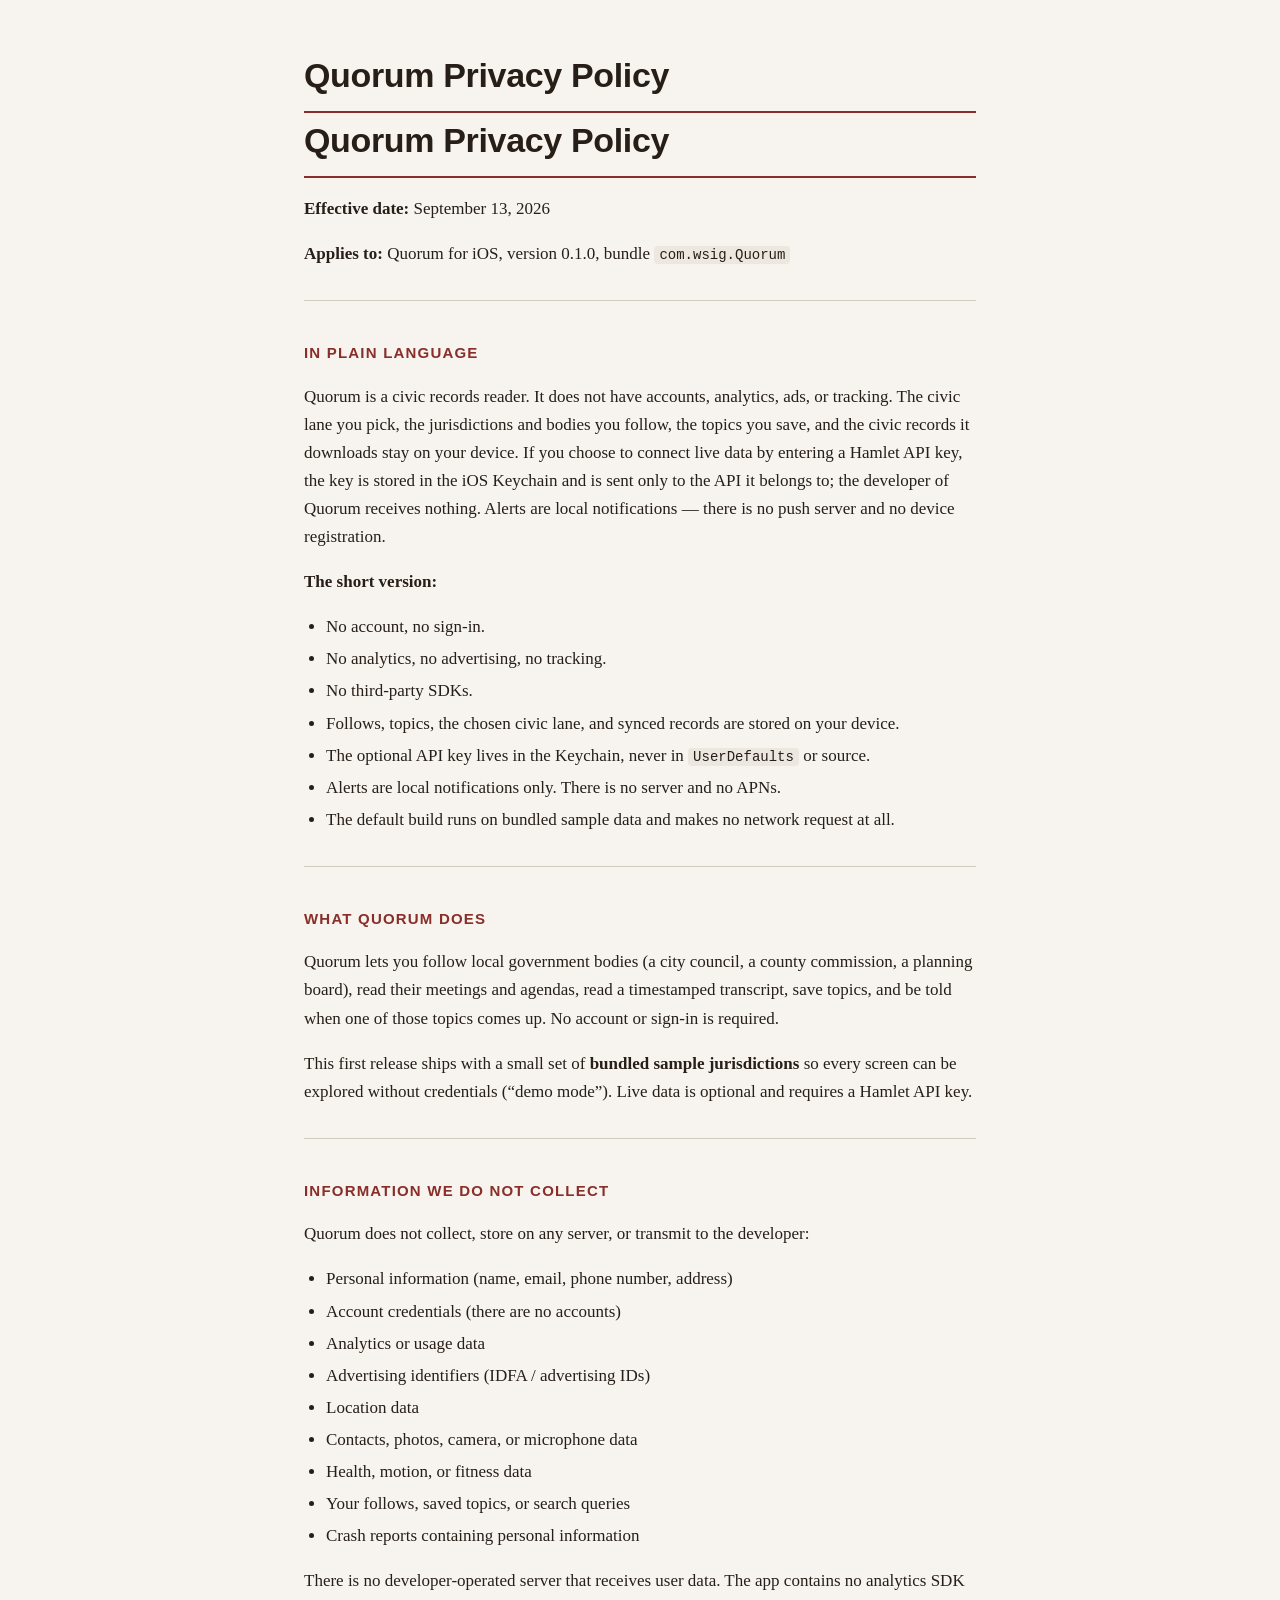
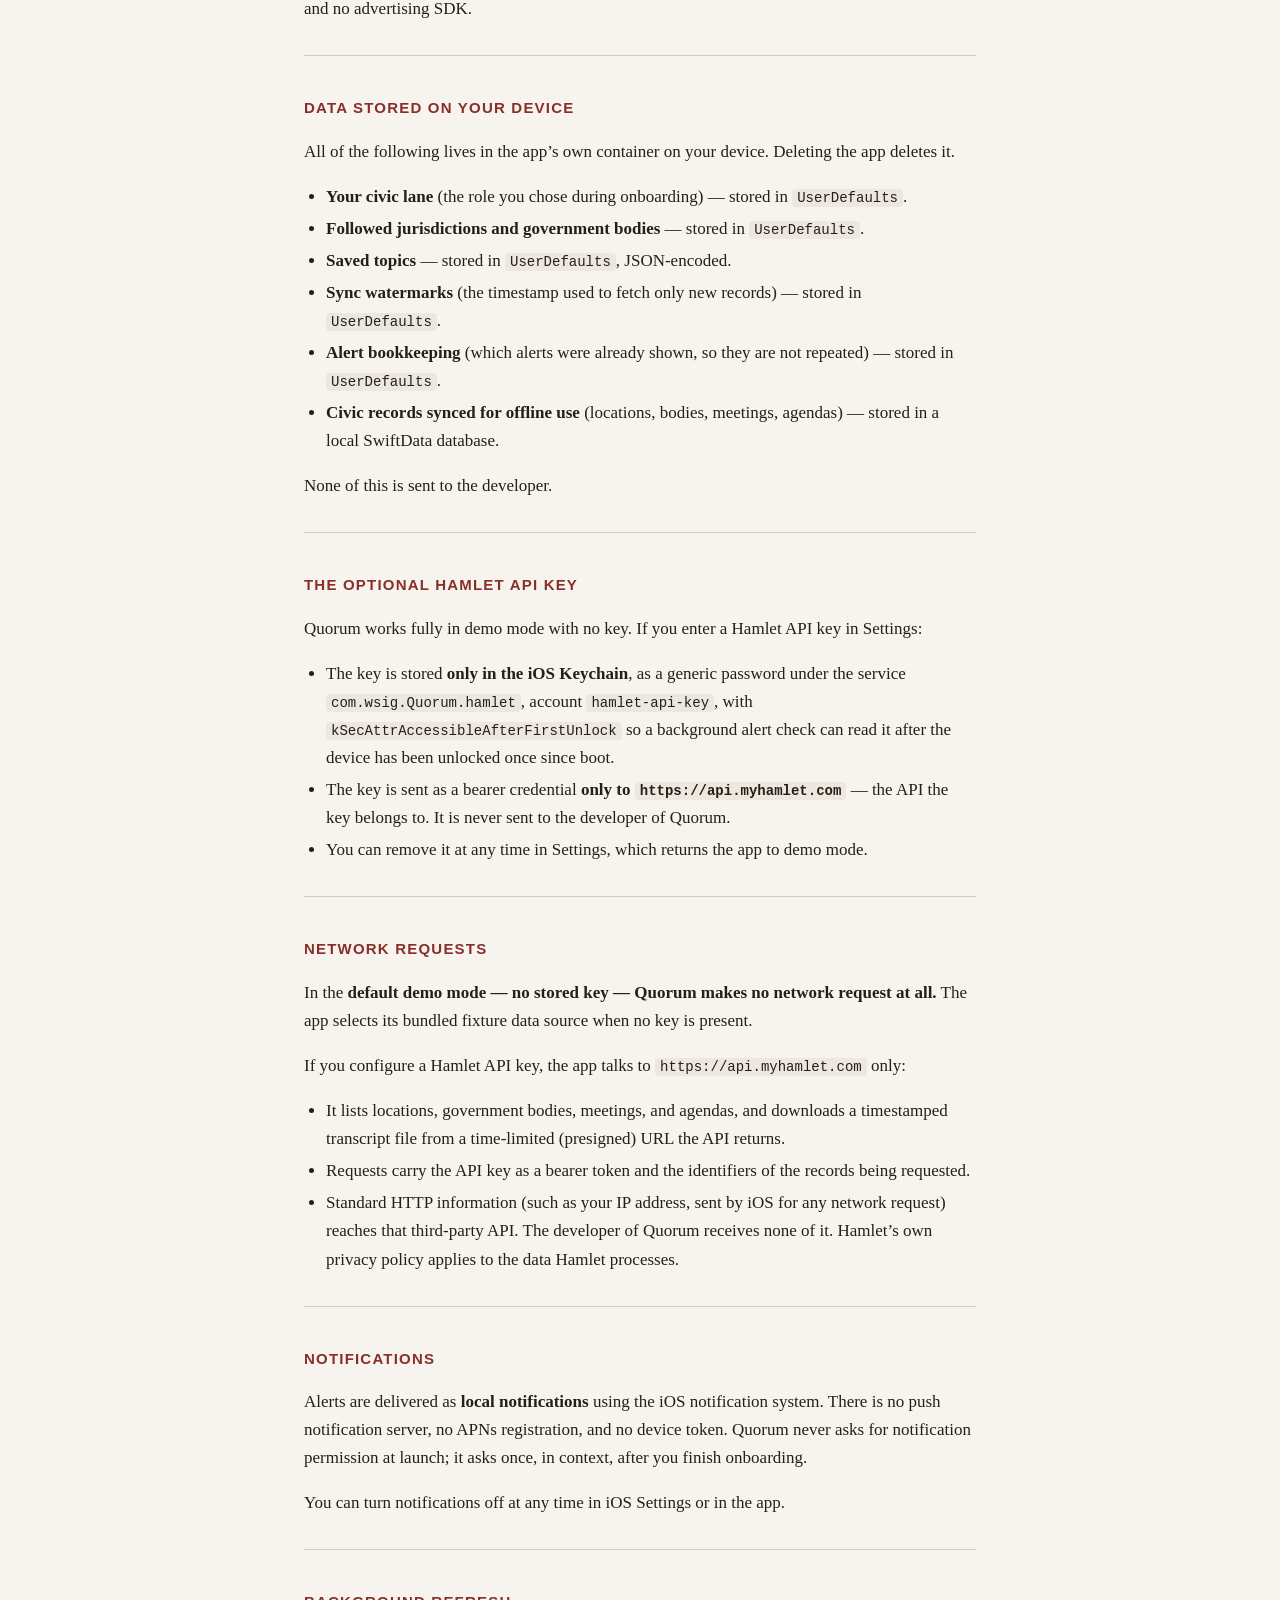
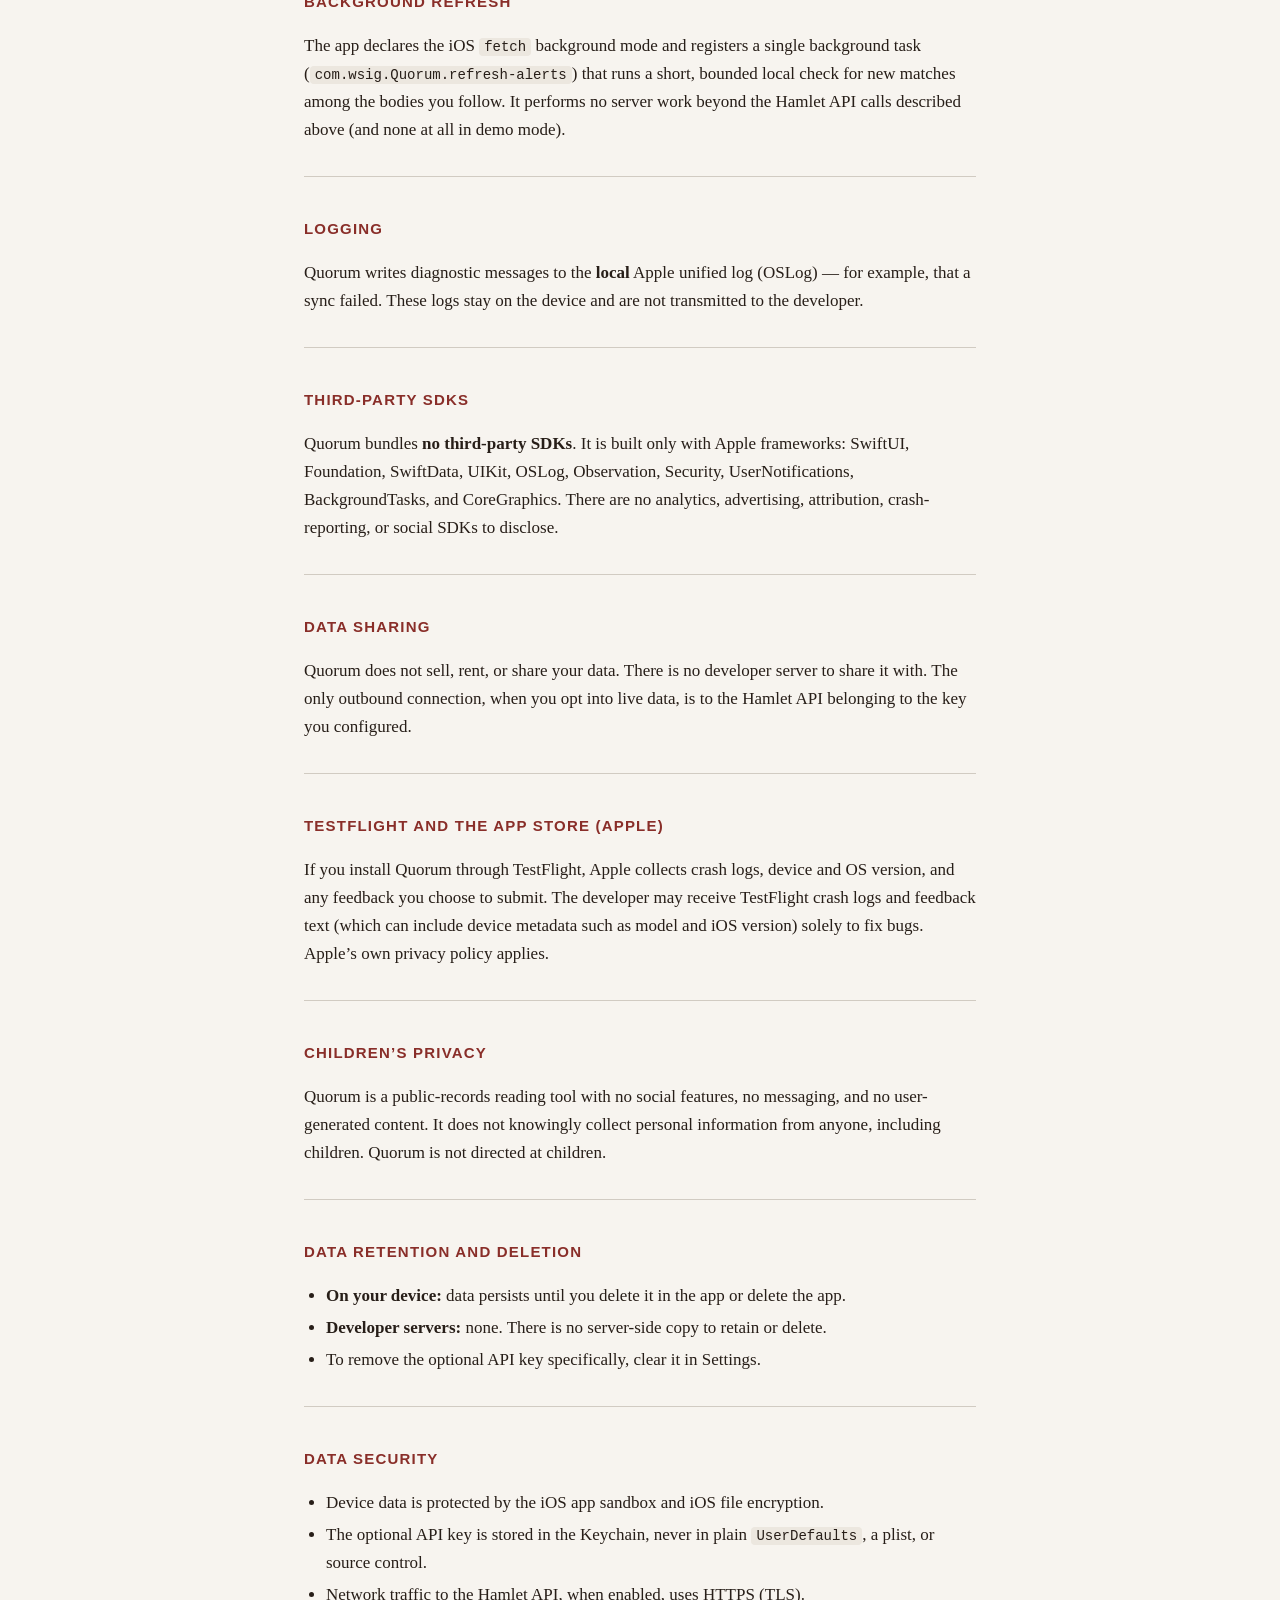
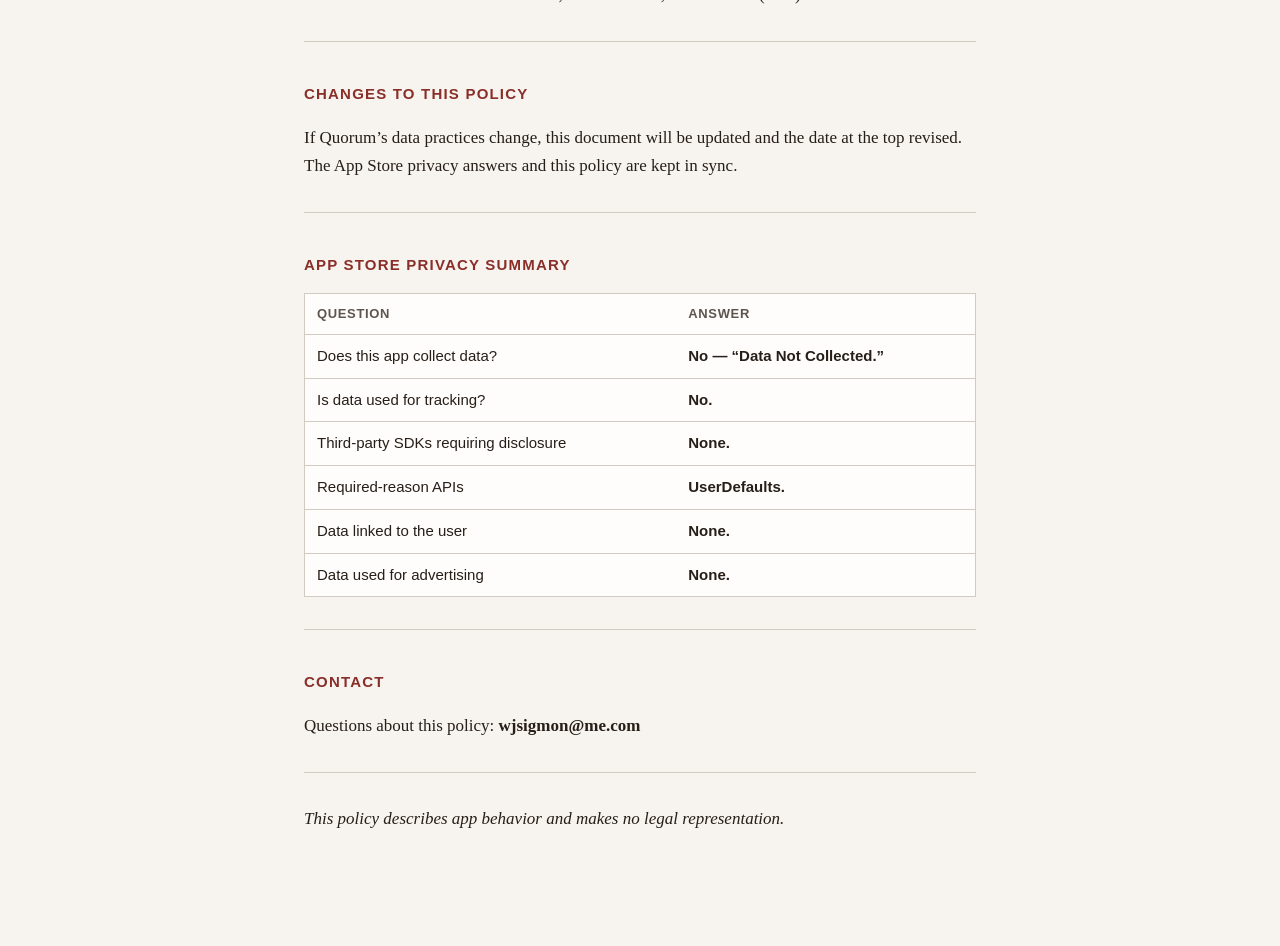
==== index.html @ 5ef44ea0 "Add Quorum iOS privacy policy page" ====
<!DOCTYPE html>
<html xmlns="http://www.w3.org/1999/xhtml">
<head>
  <meta charset="utf-8" />
  <meta name="generator" content="pandoc" />
  <meta name="viewport" content="width=device-width, initial-scale=1.0, user-scalable=yes" />
  <title>Quorum Privacy Policy</title>
  <style>
    /* Default styles provided by pandoc.
    ** See https://pandoc.org/MANUAL.html#variables-for-html for config info.
    */
    span.smallcaps{font-variant: small-caps;}
    div.columns{display: flex; gap: min(4vw, 1.5em);}
    div.column{flex: auto; overflow-x: auto;}
    div.hanging-indent{margin-left: 1.5em; text-indent: -1.5em;}
    /* The extra [class] is a hack that increases specificity enough to
       override a similar rule in reveal.js */
    ul.task-list[class]{list-style: none;}
    ul.task-list li input[type="checkbox"] {
      font-size: inherit;
      width: 0.8em;
      margin: 0 0.8em 0.2em -1.6em;
      vertical-align: middle;
    }
    .display.math{display: block; text-align: center; margin: 0.5rem auto;}
  </style>
  <link rel="stylesheet" href="style.css" />
  <meta name="viewport" content="width=device-width, initial-scale=1">
  <meta name="color-scheme" content="light dark">
  <meta name="description" content="Privacy policy for Quorum for iOS — no accounts, no analytics, no tracking.">
</head>
<body>
<div class="wrap">
<header id="title-block-header">
<h1 class="title">Quorum Privacy Policy</h1>
</header>
<h1 id="quorum-privacy-policy">Quorum Privacy Policy</h1>
<p><strong>Effective date:</strong> September 13, 2026</p>
<p><strong>Applies to:</strong> Quorum for iOS, version 0.1.0, bundle
<code>com.wsig.Quorum</code></p>
<hr />
<h2 id="in-plain-language">In plain language</h2>
<p>Quorum is a civic records reader. It does not have accounts,
analytics, ads, or tracking. The civic lane you pick, the jurisdictions
and bodies you follow, the topics you save, and the civic records it
downloads stay on your device. If you choose to connect live data by
entering a Hamlet API key, the key is stored in the iOS Keychain and is
sent only to the API it belongs to; the developer of Quorum receives
nothing. Alerts are local notifications — there is no push server and no
device registration.</p>
<p><strong>The short version:</strong></p>
<ul>
<li>No account, no sign-in.</li>
<li>No analytics, no advertising, no tracking.</li>
<li>No third-party SDKs.</li>
<li>Follows, topics, the chosen civic lane, and synced records are
stored on your device.</li>
<li>The optional API key lives in the Keychain, never in
<code>UserDefaults</code> or source.</li>
<li>Alerts are local notifications only. There is no server and no
APNs.</li>
<li>The default build runs on bundled sample data and makes no network
request at all.</li>
</ul>
<hr />
<h2 id="what-quorum-does">What Quorum does</h2>
<p>Quorum lets you follow local government bodies (a city council, a
county commission, a planning board), read their meetings and agendas,
read a timestamped transcript, save topics, and be told when one of
those topics comes up. No account or sign-in is required.</p>
<p>This first release ships with a small set of <strong>bundled sample
jurisdictions</strong> so every screen can be explored without
credentials (“demo mode”). Live data is optional and requires a Hamlet
API key.</p>
<hr />
<h2 id="information-we-do-not-collect">Information we do NOT
collect</h2>
<p>Quorum does not collect, store on any server, or transmit to the
developer:</p>
<ul>
<li>Personal information (name, email, phone number, address)</li>
<li>Account credentials (there are no accounts)</li>
<li>Analytics or usage data</li>
<li>Advertising identifiers (IDFA / advertising IDs)</li>
<li>Location data</li>
<li>Contacts, photos, camera, or microphone data</li>
<li>Health, motion, or fitness data</li>
<li>Your follows, saved topics, or search queries</li>
<li>Crash reports containing personal information</li>
</ul>
<p>There is no developer-operated server that receives user data. The
app contains no analytics SDK and no advertising SDK.</p>
<hr />
<h2 id="data-stored-on-your-device">Data stored on your device</h2>
<p>All of the following lives in the app’s own container on your device.
Deleting the app deletes it.</p>
<ul>
<li><strong>Your civic lane</strong> (the role you chose during
onboarding) — stored in <code>UserDefaults</code>.</li>
<li><strong>Followed jurisdictions and government bodies</strong> —
stored in <code>UserDefaults</code>.</li>
<li><strong>Saved topics</strong> — stored in <code>UserDefaults</code>,
JSON-encoded.</li>
<li><strong>Sync watermarks</strong> (the timestamp used to fetch only
new records) — stored in <code>UserDefaults</code>.</li>
<li><strong>Alert bookkeeping</strong> (which alerts were already shown,
so they are not repeated) — stored in <code>UserDefaults</code>.</li>
<li><strong>Civic records synced for offline use</strong> (locations,
bodies, meetings, agendas) — stored in a local SwiftData database.</li>
</ul>
<p>None of this is sent to the developer.</p>
<hr />
<h2 id="the-optional-hamlet-api-key">The optional Hamlet API key</h2>
<p>Quorum works fully in demo mode with no key. If you enter a Hamlet
API key in Settings:</p>
<ul>
<li>The key is stored <strong>only in the iOS Keychain</strong>, as a
generic password under the service <code>com.wsig.Quorum.hamlet</code>,
account <code>hamlet-api-key</code>, with
<code>kSecAttrAccessibleAfterFirstUnlock</code> so a background alert
check can read it after the device has been unlocked once since
boot.</li>
<li>The key is sent as a bearer credential <strong>only to
<code>https://api.myhamlet.com</code></strong> — the API the key belongs
to. It is never sent to the developer of Quorum.</li>
<li>You can remove it at any time in Settings, which returns the app to
demo mode.</li>
</ul>
<hr />
<h2 id="network-requests">Network requests</h2>
<p>In the <strong>default demo mode — no stored key — Quorum makes no
network request at all.</strong> The app selects its bundled fixture
data source when no key is present.</p>
<p>If you configure a Hamlet API key, the app talks to
<code>https://api.myhamlet.com</code> only:</p>
<ul>
<li>It lists locations, government bodies, meetings, and agendas, and
downloads a timestamped transcript file from a time-limited (presigned)
URL the API returns.</li>
<li>Requests carry the API key as a bearer token and the identifiers of
the records being requested.</li>
<li>Standard HTTP information (such as your IP address, sent by iOS for
any network request) reaches that third-party API. The developer of
Quorum receives none of it. Hamlet’s own privacy policy applies to the
data Hamlet processes.</li>
</ul>
<hr />
<h2 id="notifications">Notifications</h2>
<p>Alerts are delivered as <strong>local notifications</strong> using
the iOS notification system. There is no push notification server, no
APNs registration, and no device token. Quorum never asks for
notification permission at launch; it asks once, in context, after you
finish onboarding.</p>
<p>You can turn notifications off at any time in iOS Settings or in the
app.</p>
<hr />
<h2 id="background-refresh">Background refresh</h2>
<p>The app declares the iOS <code>fetch</code> background mode and
registers a single background task
(<code>com.wsig.Quorum.refresh-alerts</code>) that runs a short, bounded
local check for new matches among the bodies you follow. It performs no
server work beyond the Hamlet API calls described above (and none at all
in demo mode).</p>
<hr />
<h2 id="logging">Logging</h2>
<p>Quorum writes diagnostic messages to the <strong>local</strong> Apple
unified log (OSLog) — for example, that a sync failed. These logs stay
on the device and are not transmitted to the developer.</p>
<hr />
<h2 id="third-party-sdks">Third-party SDKs</h2>
<p>Quorum bundles <strong>no third-party SDKs</strong>. It is built only
with Apple frameworks: SwiftUI, Foundation, SwiftData, UIKit, OSLog,
Observation, Security, UserNotifications, BackgroundTasks, and
CoreGraphics. There are no analytics, advertising, attribution,
crash-reporting, or social SDKs to disclose.</p>
<hr />
<h2 id="data-sharing">Data sharing</h2>
<p>Quorum does not sell, rent, or share your data. There is no developer
server to share it with. The only outbound connection, when you opt into
live data, is to the Hamlet API belonging to the key you configured.</p>
<hr />
<h2 id="testflight-and-the-app-store-apple">TestFlight and the App Store
(Apple)</h2>
<p>If you install Quorum through TestFlight, Apple collects crash logs,
device and OS version, and any feedback you choose to submit. The
developer may receive TestFlight crash logs and feedback text (which can
include device metadata such as model and iOS version) solely to fix
bugs. Apple’s own privacy policy applies.</p>
<hr />
<h2 id="childrens-privacy">Children’s privacy</h2>
<p>Quorum is a public-records reading tool with no social features, no
messaging, and no user-generated content. It does not knowingly collect
personal information from anyone, including children. Quorum is not
directed at children.</p>
<hr />
<h2 id="data-retention-and-deletion">Data retention and deletion</h2>
<ul>
<li><strong>On your device:</strong> data persists until you delete it
in the app or delete the app.</li>
<li><strong>Developer servers:</strong> none. There is no server-side
copy to retain or delete.</li>
<li>To remove the optional API key specifically, clear it in
Settings.</li>
</ul>
<hr />
<h2 id="data-security">Data security</h2>
<ul>
<li>Device data is protected by the iOS app sandbox and iOS file
encryption.</li>
<li>The optional API key is stored in the Keychain, never in plain
<code>UserDefaults</code>, a plist, or source control.</li>
<li>Network traffic to the Hamlet API, when enabled, uses HTTPS
(TLS).</li>
</ul>
<hr />
<h2 id="changes-to-this-policy">Changes to this policy</h2>
<p>If Quorum’s data practices change, this document will be updated and
the date at the top revised. The App Store privacy answers and this
policy are kept in sync.</p>
<hr />
<h2 id="app-store-privacy-summary">App Store privacy summary</h2>
<table>
<thead>
<tr>
<th>Question</th>
<th>Answer</th>
</tr>
</thead>
<tbody>
<tr>
<td>Does this app collect data?</td>
<td><strong>No — “Data Not Collected.”</strong></td>
</tr>
<tr>
<td>Is data used for tracking?</td>
<td><strong>No.</strong></td>
</tr>
<tr>
<td>Third-party SDKs requiring disclosure</td>
<td><strong>None.</strong></td>
</tr>
<tr>
<td>Required-reason APIs</td>
<td><strong>UserDefaults.</strong></td>
</tr>
<tr>
<td>Data linked to the user</td>
<td><strong>None.</strong></td>
</tr>
<tr>
<td>Data used for advertising</td>
<td><strong>None.</strong></td>
</tr>
</tbody>
</table>
<hr />
<h2 id="contact">Contact</h2>
<p>Questions about this policy: <strong>wjsigmon@me.com</strong></p>
<hr />
<p><em>This policy describes app behavior and makes no legal
representation.</em></p>
</div>
</body>
</html>
---- style.css ----
:root {
  --paper: #F7F4EF;
  --paper-raised: #FEFDFB;
  --ink: #271E18;
  --ink-secondary: #5E554E;
  --rule: #D1CBC2;
  --accent: #892E29;
}
* { box-sizing: border-box; }
html { -webkit-text-size-adjust: 100%; }
body {
  margin: 0;
  background: var(--paper);
  color: var(--ink);
  font: 17px/1.65 -apple-system, "New York", "Iowan Old Style", Georgia, serif;
}
.wrap { max-width: 720px; margin: 0 auto; padding: 56px 24px 96px; }
h1 {
  font-family: "Avenir Next", -apple-system, "Helvetica Neue", sans-serif;
  font-size: 34px; line-height: 1.15; letter-spacing: -0.01em;
  margin: 0 0 8px; padding-bottom: 16px; border-bottom: 2px solid var(--accent);
}
h2 {
  font-family: "Avenir Next", -apple-system, "Helvetica Neue", sans-serif;
  font-size: 15px; font-weight: 600; text-transform: uppercase; letter-spacing: 0.08em;
  color: var(--accent); margin: 40px 0 10px;
}
h3 { font-family: "Avenir Next", sans-serif; font-size: 17px; margin: 28px 0 8px; }
p, li { color: var(--ink); }
ul { padding-left: 22px; }
li { margin: 4px 0; }
hr { border: 0; border-top: 1px solid var(--rule); margin: 32px 0; }
strong { font-weight: 600; }
code {
  font-family: ui-monospace, "SF Mono", Menlo, monospace; font-size: 14px;
  background: #ECE7DF; padding: 1px 5px; border-radius: 4px;
}
table {
  width: 100%; border-collapse: collapse; margin: 16px 0; font-size: 15px;
  font-family: "Avenir Next", -apple-system, sans-serif;
  background: var(--paper-raised); border: 1px solid var(--rule);
}
th, td { text-align: left; padding: 9px 12px; border-top: 1px solid var(--rule); }
th { font-size: 13px; text-transform: uppercase; letter-spacing: 0.05em; color: var(--ink-secondary); border-top: 0; }
blockquote { margin: 20px 0; padding: 12px 16px; background: var(--paper-raised); border-left: 3px solid var(--accent); color: var(--ink-secondary); }
footer { margin-top: 48px; padding-top: 16px; border-top: 1px solid var(--rule); color: var(--ink-secondary); font-size: 14px; }
a { color: var(--accent); }
@media (prefers-color-scheme: dark) {
  :root { --paper:#1B1613; --paper-raised:#27221D; --ink:#EDE9E1; --ink-secondary:#B6B0A7; --rule:#3E3833; --accent:#DF6A59; }
  code { background:#120D0A; }
}
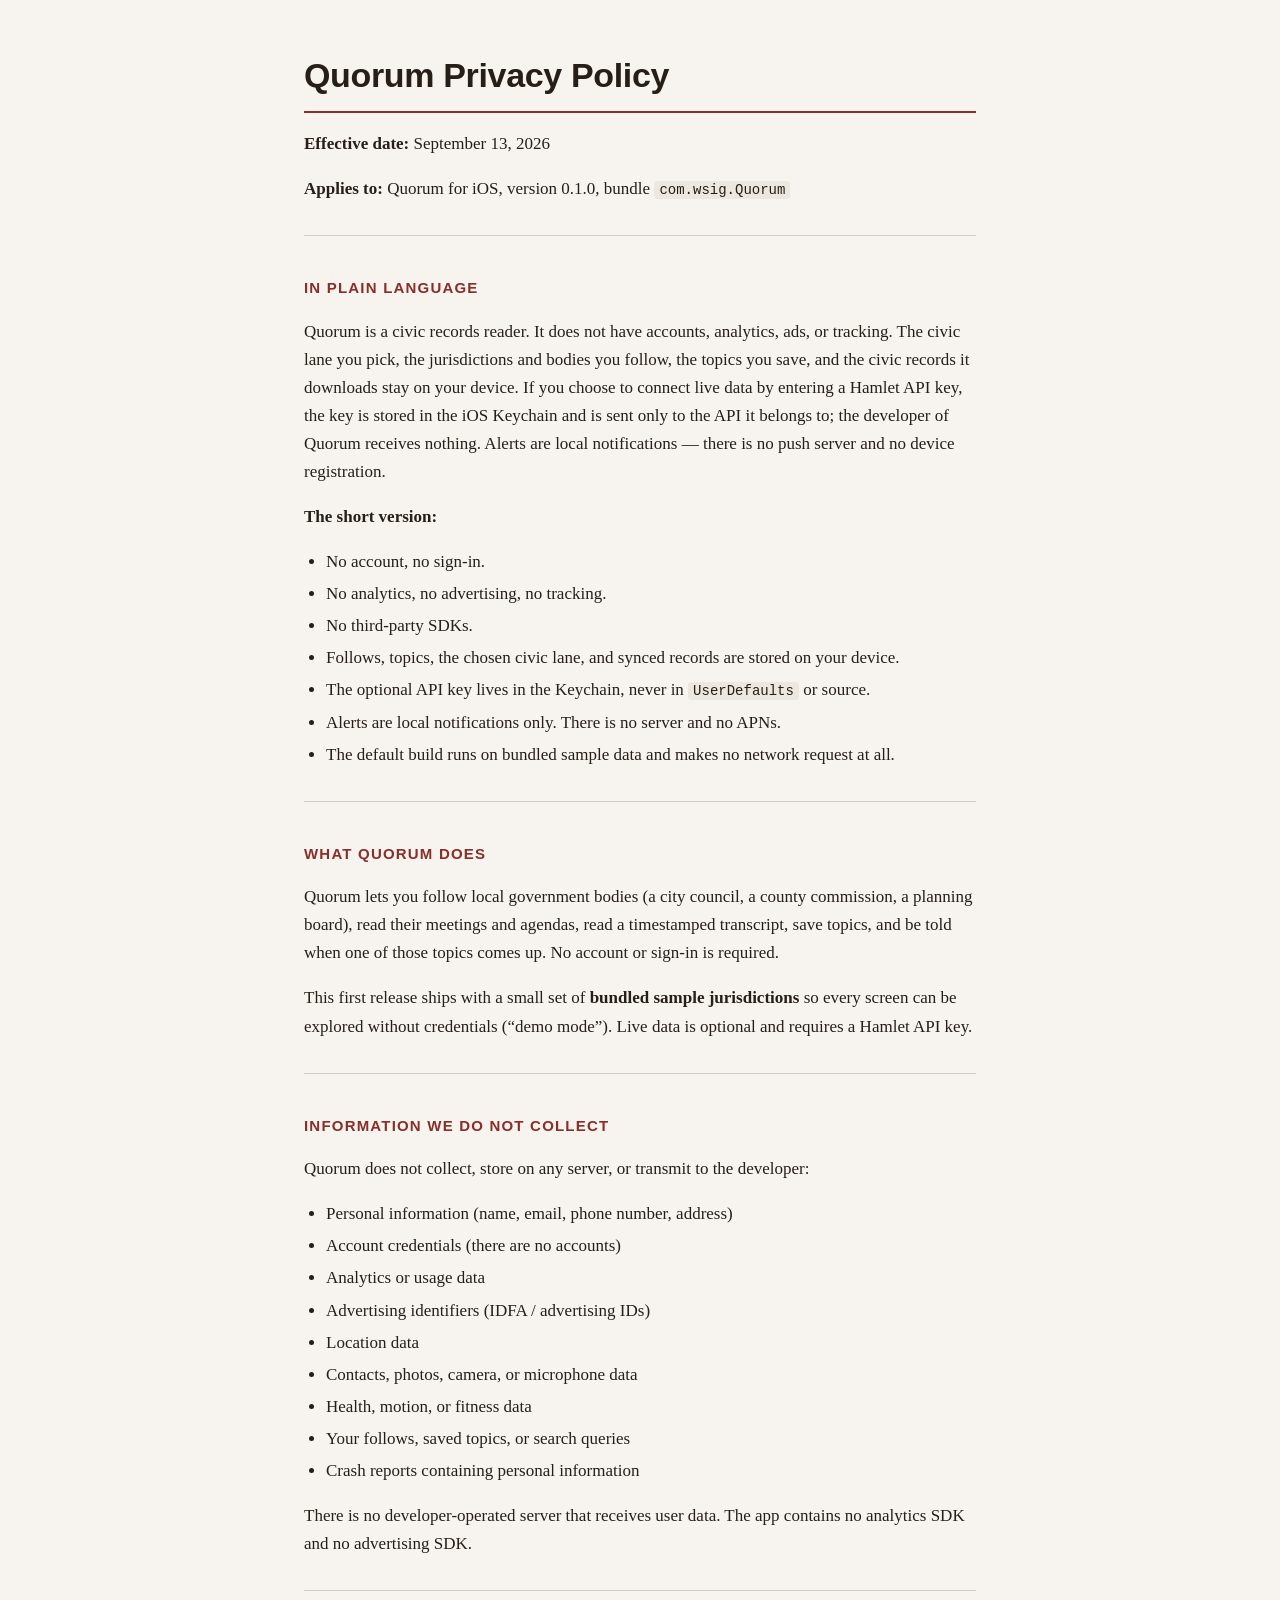
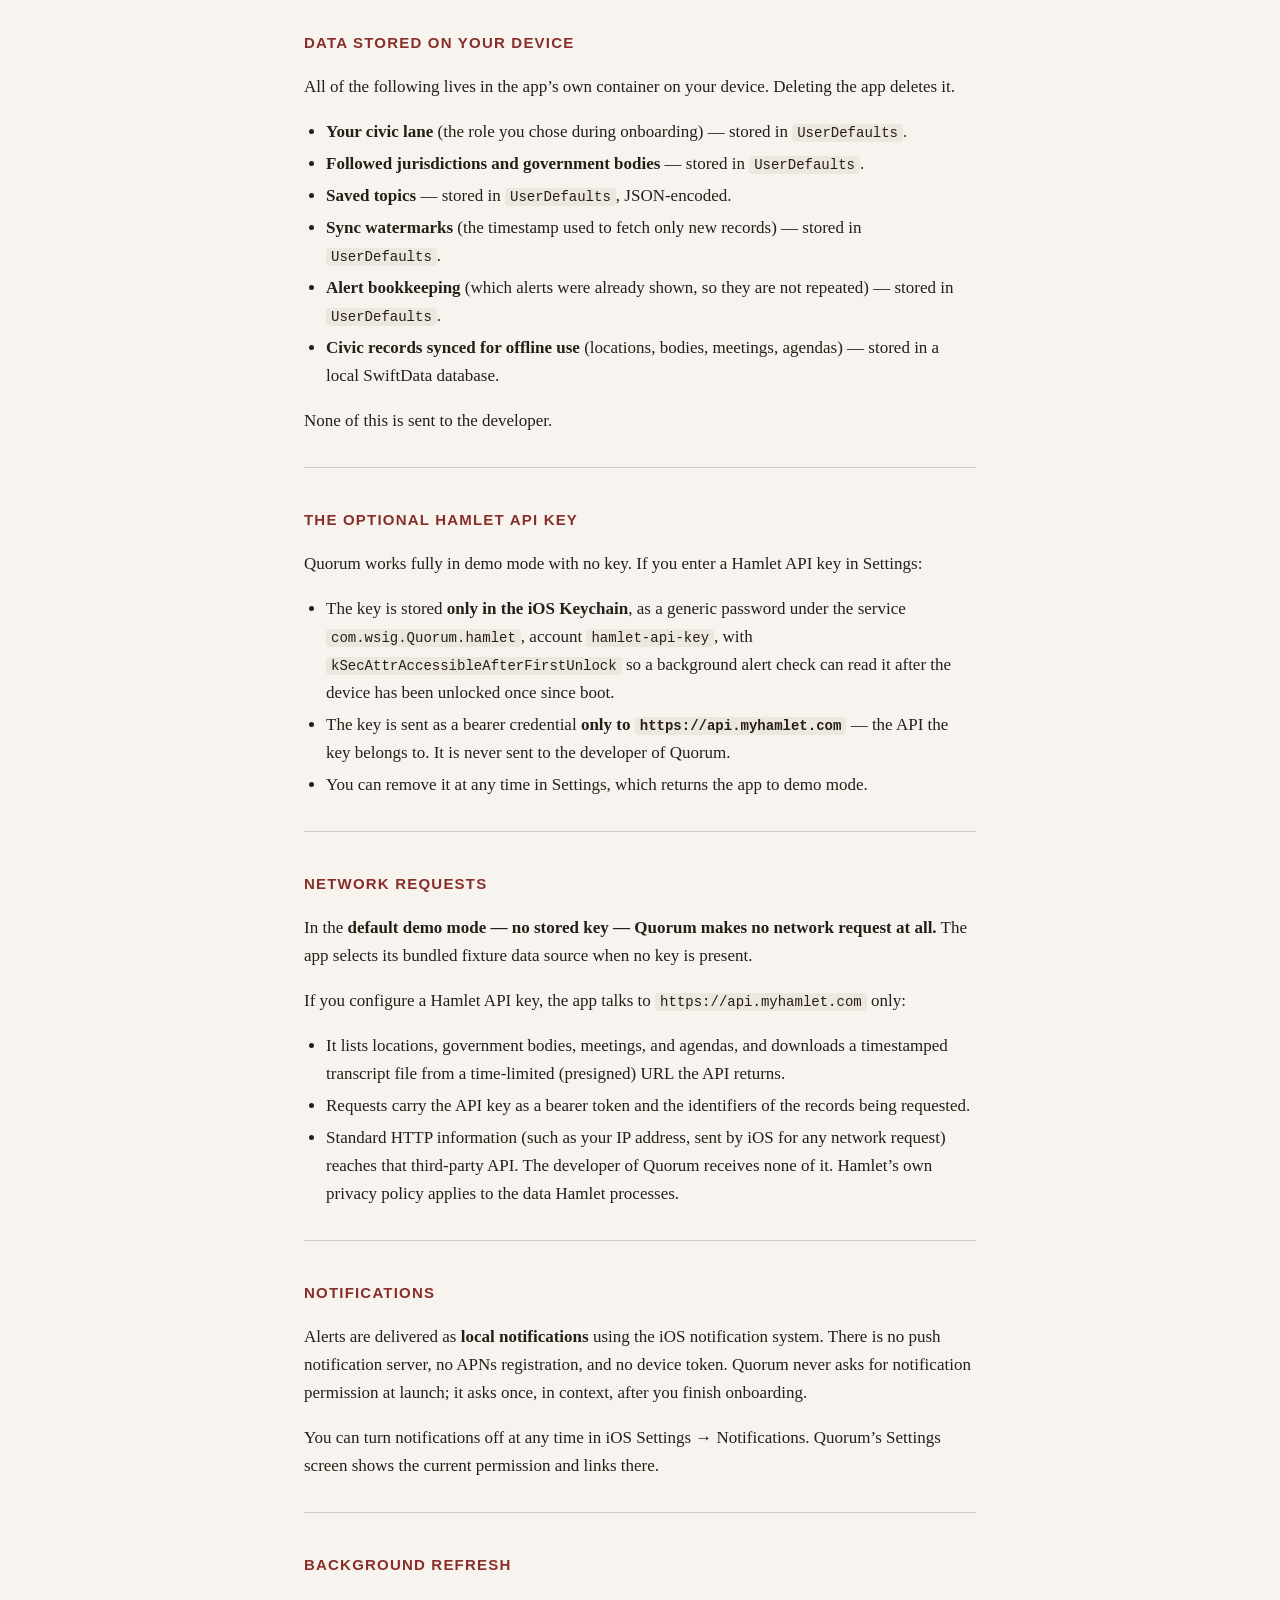
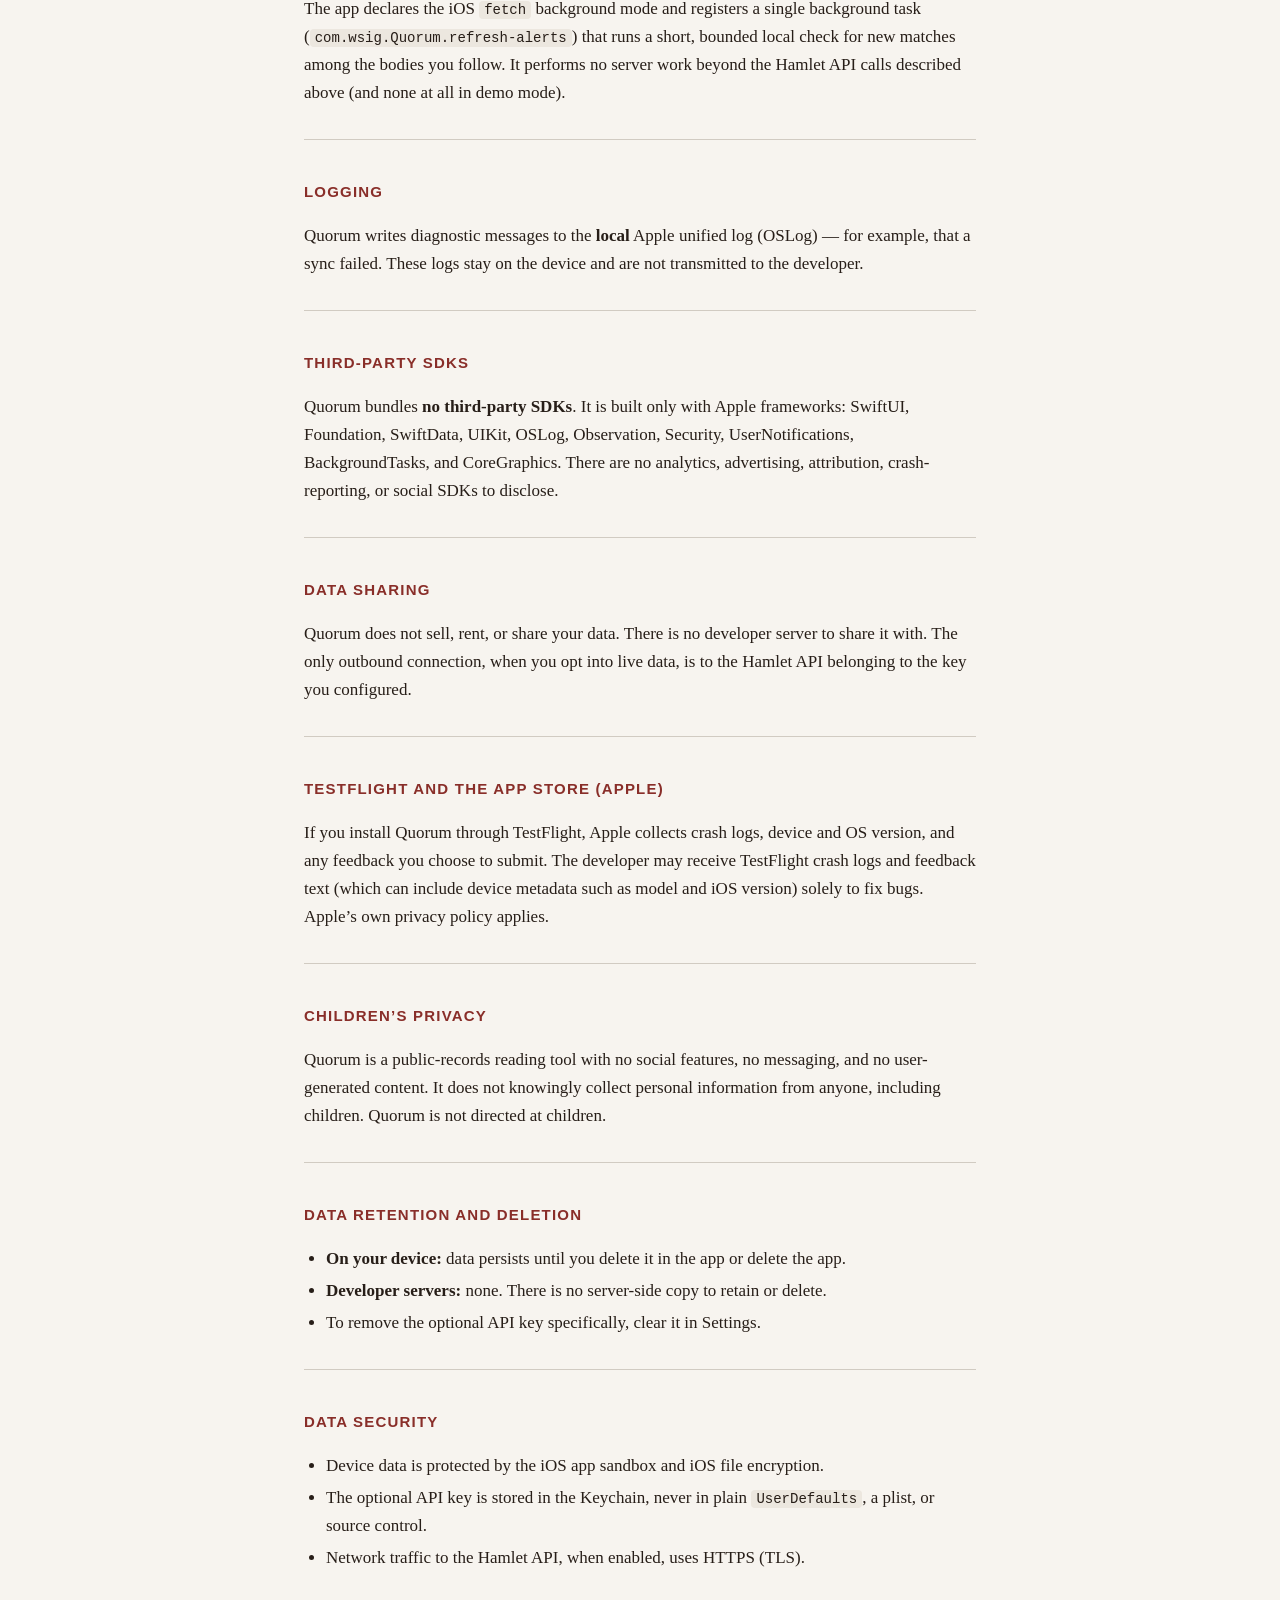
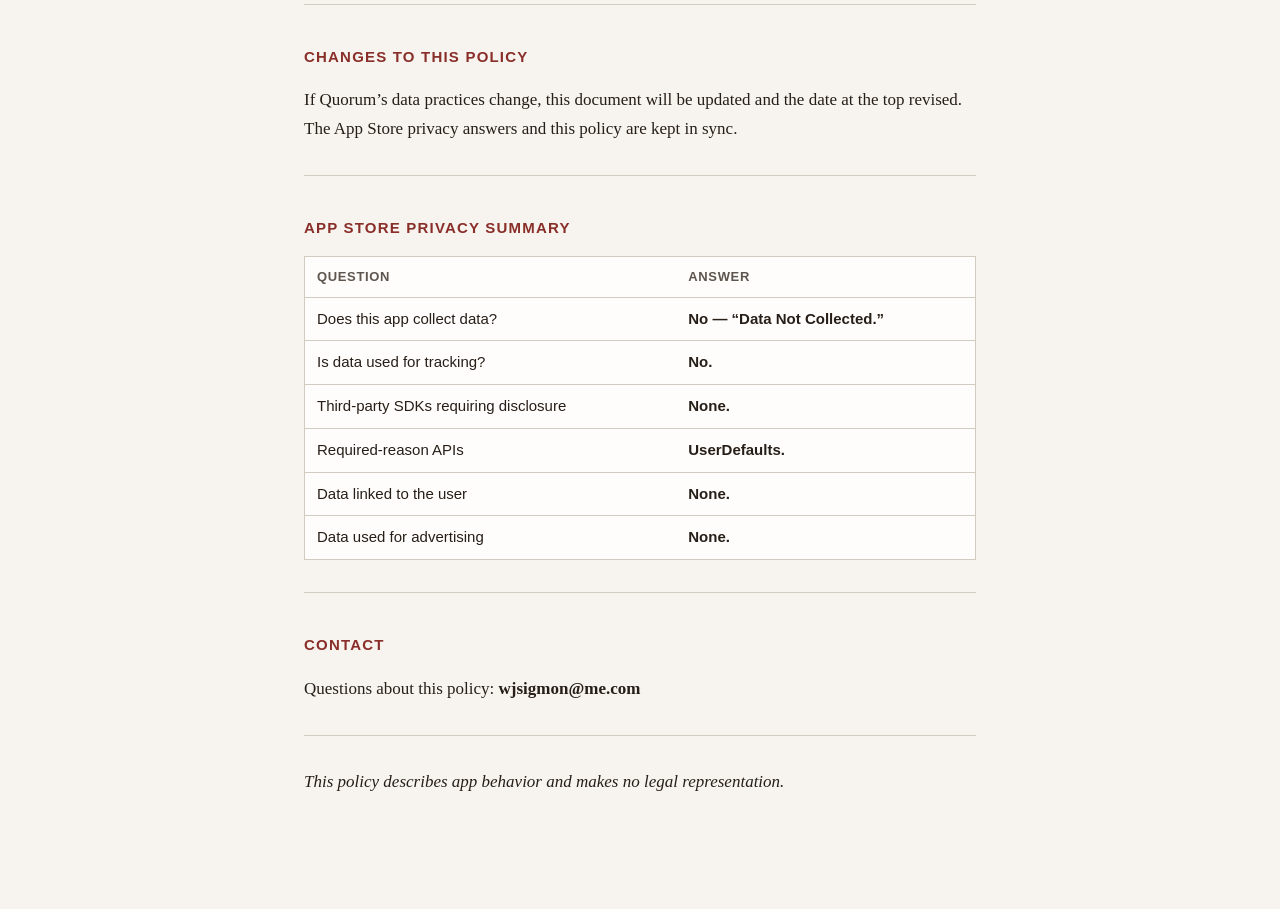
==== commit c60c61ad: "fix: accurate alert instructions, one h1, lang and main landmark - Support and privacy pages told pe" ====
--- a/index.html
+++ b/index.html
@@ -1,5 +1,5 @@
 <!DOCTYPE html>
-<html xmlns="http://www.w3.org/1999/xhtml">
+<html xmlns="http://www.w3.org/1999/xhtml" lang="en" xml:lang="en">
 <head>
   <meta charset="utf-8" />
   <meta name="generator" content="pandoc" />
@@ -25,15 +25,11 @@
     .display.math{display: block; text-align: center; margin: 0.5rem auto;}
   </style>
   <link rel="stylesheet" href="style.css" />
-  <meta name="viewport" content="width=device-width, initial-scale=1">
   <meta name="color-scheme" content="light dark">
   <meta name="description" content="Privacy policy for Quorum for iOS — no accounts, no analytics, no tracking.">
 </head>
 <body>
-<div class="wrap">
-<header id="title-block-header">
-<h1 class="title">Quorum Privacy Policy</h1>
-</header>
+<main class="wrap">
 <h1 id="quorum-privacy-policy">Quorum Privacy Policy</h1>
 <p><strong>Effective date:</strong> September 13, 2026</p>
 <p><strong>Applies to:</strong> Quorum for iOS, version 0.1.0, bundle
@@ -151,8 +147,9 @@
 APNs registration, and no device token. Quorum never asks for
 notification permission at launch; it asks once, in context, after you
 finish onboarding.</p>
-<p>You can turn notifications off at any time in iOS Settings or in the
-app.</p>
+<p>You can turn notifications off at any time in iOS Settings →
+Notifications. Quorum’s Settings screen shows the current permission and
+links there.</p>
 <hr />
 <h2 id="background-refresh">Background refresh</h2>
 <p>The app declares the iOS <code>fetch</code> background mode and
@@ -259,6 +256,6 @@
 <hr />
 <p><em>This policy describes app behavior and makes no legal
 representation.</em></p>
-</div>
+</main>
 </body>
 </html>
